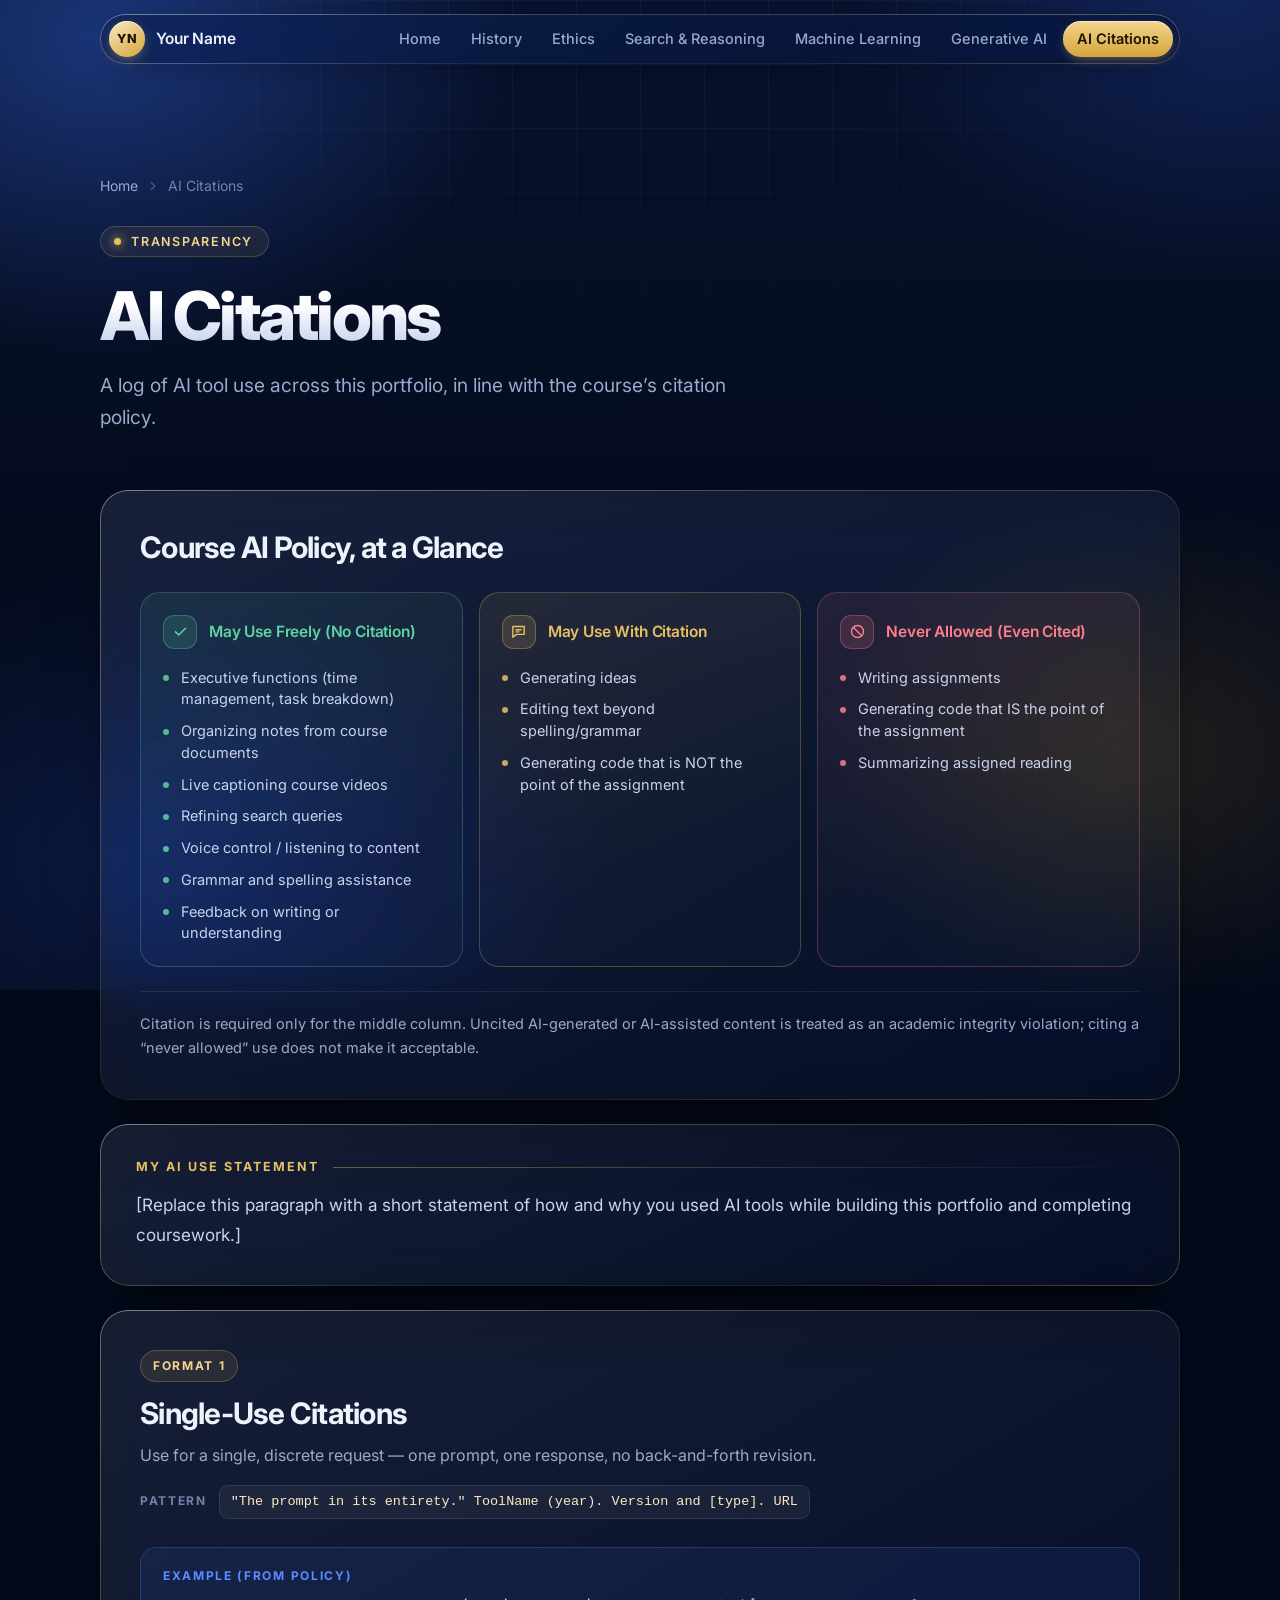
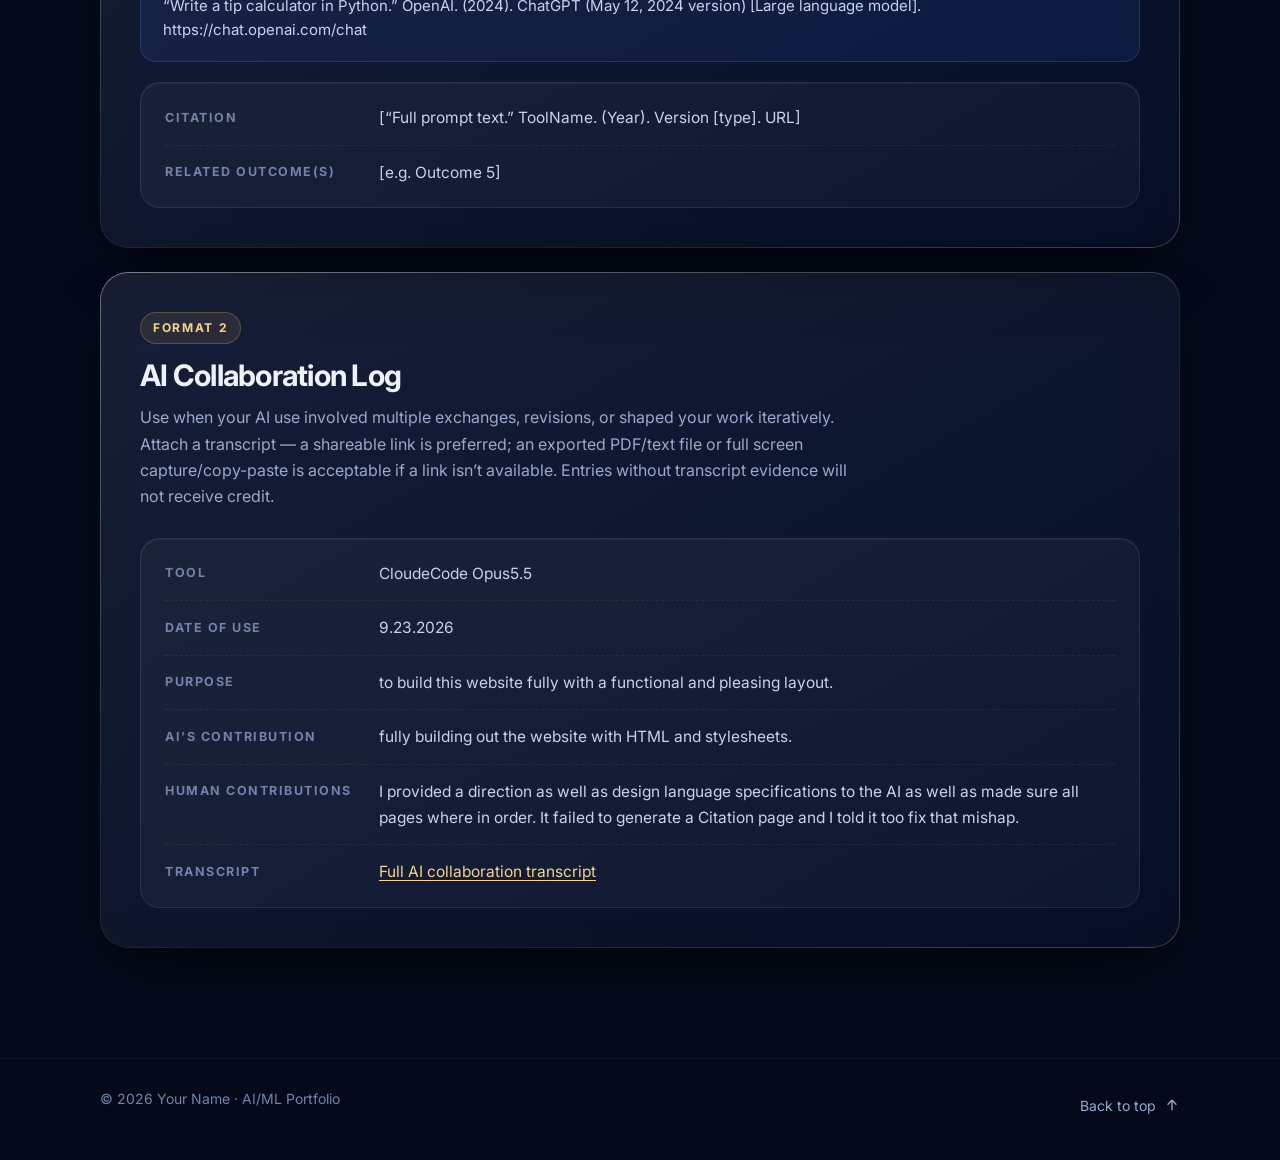
==== citations.html @ cec3bf63 "Add files via upload" ====
<!DOCTYPE html>
<html lang="en">
<head>
  <meta charset="UTF-8">
  <meta name="viewport" content="width=device-width, initial-scale=1">
  <title>AI Citations — Your Name · AI/ML Portfolio</title>
  <meta name="description" content="A log of AI tool use across this portfolio, in line with the course's citation policy.">
  <meta name="theme-color" content="#040a1a">
  <link rel="icon" href="data:image/svg+xml,%3Csvg xmlns='http://www.w3.org/2000/svg' viewBox='0 0 64 64'%3E%3Cdefs%3E%3ClinearGradient id='g' x1='0' y1='0' x2='1' y2='1'%3E%3Cstop offset='0' stop-color='%23fbe9bd'/%3E%3Cstop offset='1' stop-color='%23d4a53c'/%3E%3C/linearGradient%3E%3C/defs%3E%3Crect width='64' height='64' rx='18' fill='%230c1d45'/%3E%3Ccircle cx='32' cy='32' r='13' fill='url(%23g)'/%3E%3C/svg%3E">
  <link rel="preconnect" href="https://fonts.googleapis.com">
  <link rel="preconnect" href="https://fonts.gstatic.com" crossorigin>
  <link rel="stylesheet" href="https://fonts.googleapis.com/css2?family=Inter:wght@400;500;600;700;800&amp;display=swap">
  <link rel="stylesheet" href="styles.css">
</head>
<body id="top">
  <a class="skip-link" href="#main">Skip to content</a>

  <!-- ✏️ Change "YN" to your initials and "Your Name" to your name (same edit on every page) -->
  <header class="site-header">
    <div class="container">
      <nav class="nav glass" aria-label="Main">
        <a class="brand" href="index.html">
          <span class="brand-mark" aria-hidden="true">YN</span>
          <span class="brand-name">Your Name</span>
        </a>
        <button class="menu-btn" type="button" popovertarget="site-menu" aria-label="Menu">
          <svg class="i-menu" viewBox="0 0 24 24" fill="none" stroke="currentColor" stroke-width="2" stroke-linecap="round" aria-hidden="true"><path d="M4 7h16M4 12h16M4 17h16"/></svg>
          <svg class="i-close" viewBox="0 0 24 24" fill="none" stroke="currentColor" stroke-width="2" stroke-linecap="round" aria-hidden="true"><path d="M6 6l12 12M18 6L6 18"/></svg>
        </button>
        <ul class="nav-links" id="site-menu" popover>
          <li><a href="index.html">Home</a></li>
          <li><a href="history.html">History</a></li>
          <li><a href="ethics.html">Ethics</a></li>
          <li><a href="search-reasoning.html">Search &amp; Reasoning</a></li>
          <li><a href="machine-learning.html">Machine Learning</a></li>
          <li><a href="generative-ai.html">Generative AI</a></li>
          <li><a href="citations.html" aria-current="page">AI Citations</a></li>
        </ul>
      </nav>
    </div>
  </header>

  <main id="main">

    <section class="page-hero container">
      <ol class="breadcrumb reveal" aria-label="Breadcrumb">
        <li><a href="index.html">Home</a><svg viewBox="0 0 24 24" fill="none" stroke="currentColor" stroke-width="2" stroke-linecap="round" stroke-linejoin="round" aria-hidden="true"><path d="M9 6l6 6-6 6"/></svg></li>
        <li aria-current="page">AI Citations</li>
      </ol>

      <p class="eyebrow reveal" style="--d: 1"><span class="dot"></span>Transparency</p>

      <h1 class="page-title reveal" style="--d: 2">AI Citations</h1>
      <p class="page-lead reveal" style="--d: 3">A log of AI tool use across this portfolio, in line with the course&rsquo;s citation policy.</p>
    </section>

    <div class="container panel-stack">

      <!-- ===== Course policy ===== -->
      <section class="panel glass reveal" style="--d: 4" aria-labelledby="policy-title">
        <div class="panel-head">
          <h2 class="panel-title" id="policy-title">Course AI Policy, at a Glance</h2>
        </div>

        <div class="policy-grid">
          <div class="tier tier-ok">
            <h3 class="tier-title"><span class="tier-icon"><svg viewBox="0 0 24 24" fill="none" stroke="currentColor" stroke-width="2.2" stroke-linecap="round" stroke-linejoin="round" aria-hidden="true"><path d="M5 12.5l4.5 4.5L19 7.5"/></svg></span>May Use Freely (No Citation)</h3>
            <ul>
              <li>Executive functions (time management, task breakdown)</li>
              <li>Organizing notes from course documents</li>
              <li>Live captioning course videos</li>
              <li>Refining search queries</li>
              <li>Voice control / listening to content</li>
              <li>Grammar and spelling assistance</li>
              <li>Feedback on writing or understanding</li>
            </ul>
          </div>

          <div class="tier tier-cite">
            <h3 class="tier-title"><span class="tier-icon"><svg viewBox="0 0 24 24" fill="none" stroke="currentColor" stroke-width="2" stroke-linecap="round" stroke-linejoin="round" aria-hidden="true"><path d="M4 5h16v11H9l-5 4z"/><path d="M8.5 9.5h7M8.5 12.5h4"/></svg></span>May Use With Citation</h3>
            <ul>
              <li>Generating ideas</li>
              <li>Editing text beyond spelling/grammar</li>
              <li>Generating code that is NOT the point of the assignment</li>
            </ul>
          </div>

          <div class="tier tier-no">
            <h3 class="tier-title"><span class="tier-icon"><svg viewBox="0 0 24 24" fill="none" stroke="currentColor" stroke-width="2" stroke-linecap="round" aria-hidden="true"><circle cx="12" cy="12" r="8.5"/><path d="M6 6l12 12"/></svg></span>Never Allowed (Even Cited)</h3>
            <ul>
              <li>Writing assignments</li>
              <li>Generating code that IS the point of the assignment</li>
              <li>Summarizing assigned reading</li>
            </ul>
          </div>
        </div>

        <p class="policy-note">
          Citation is required only for the middle column. Uncited AI-generated or AI-assisted content is treated as an
          academic integrity violation; citing a &ldquo;never allowed&rdquo; use does not make it acceptable.
        </p>
      </section>

      <!-- ===== Your statement ===== -->
      <section class="about glass reveal reveal-on-scroll" aria-labelledby="statement-title">
        <h2 class="about-label" id="statement-title">My AI Use Statement</h2>
        <!-- ✏️ Replace with your statement — one <p>…</p> per paragraph -->
        <p>[Replace this paragraph with a short statement of how and why you used AI tools while building this portfolio and completing coursework.]</p>
      </section>

      <!-- ===== Format 1: single-use citations ===== -->
      <section class="panel glass reveal reveal-on-scroll" aria-labelledby="single-title">
        <div class="panel-head">
          <span class="format-tag">Format 1</span>
          <h2 class="panel-title" id="single-title">Single-Use Citations</h2>
          <p class="panel-sub">Use for a single, discrete request &mdash; one prompt, one response, no back-and-forth revision.</p>
          <p class="pattern">
            <span class="pattern-label">Pattern</span>
            <code>"The prompt in its entirety." ToolName (year). Version and [type]. URL</code>
          </p>
        </div>

        <figure class="example">
          <figcaption>Example (from policy)</figcaption>
          <p>&ldquo;Write a tip calculator in Python.&rdquo; OpenAI. (2024). ChatGPT (May 12, 2024 version) [Large language model]. https://chat.openai.com/chat</p>
        </figure>

        <!-- ✏️ ADD A CITATION: copy this whole <article>…</article> block and paste it right below -->
        <article class="entry">
          <dl class="entry-fields">
            <div>
              <dt>Citation</dt>
              <dd>[&ldquo;Full prompt text.&rdquo; ToolName. (Year). Version [type]. URL]</dd>
            </div>
            <div>
              <dt>Related Outcome(s)</dt>
              <dd>[e.g. Outcome 5]</dd>
            </div>
          </dl>
        </article>
      </section>

      <!-- ===== Format 2: collaboration log ===== -->
      <section class="panel glass reveal reveal-on-scroll" aria-labelledby="log-title">
        <div class="panel-head">
          <span class="format-tag">Format 2</span>
          <h2 class="panel-title" id="log-title">AI Collaboration Log</h2>
          <p class="panel-sub">
            Use when your AI use involved multiple exchanges, revisions, or shaped your work iteratively. Attach a
            transcript &mdash; a shareable link is preferred; an exported PDF/text file or full screen capture/copy-paste
            is acceptable if a link isn&rsquo;t available. Entries without transcript evidence will not receive credit.
          </p>
        </div>

        <!-- ✏️ ADD A SESSION: copy this whole <article>…</article> block and paste it right below.
             For a transcript link, use <a href="https://…">View transcript</a> -->
        <article class="entry">
          <dl class="entry-fields">
            <div>
              <dt>Tool</dt>
              <dd>CloudeCode Opus5.5</dd>
            </div>
            <div>
              <dt>Date of use</dt>
              <dd>9.23.2026</dd>
            </div>
            <div>
              <dt>Purpose</dt>
              <dd>to build this website fully with a functional and pleasing layout.</dd>
            </div>
            <div>
              <dt>AI&rsquo;s contribution</dt>
              <dd>fully building out the website with HTML and stylesheets.</dd>
            </div>
            <div>
              <dt>Human contributions</dt>
              <dd>I provided a direction as well as design language specifications to the AI as well as made sure all pages where in order. It failed to generate a Citation page and I told it too fix that mishap.</dd>
            </div>
            <div>
              <dt>Transcript</dt>
              <dd><a href="transcript.html">Full AI collaboration transcript</a></dd>
            </div>
          </dl>
        </article>
      </section>

    </div>

  </main>

  <footer class="site-footer">
    <div class="container footer-inner">
      <p>&copy; 2026 Your Name &middot; AI/ML Portfolio</p>
      <a class="to-top" href="#top">Back to top <svg viewBox="0 0 24 24" fill="none" stroke="currentColor" stroke-width="2" stroke-linecap="round" stroke-linejoin="round" aria-hidden="true"><path d="M12 19V5M6 11l6-6 6 6"/></svg></a>
    </div>
  </footer>
</body>
</html>
---- styles.css ----
/* ==========================================================================
   AI/ML Portfolio — styles.css
   Deep navy + gold, frosted-glass UI

   1. Design tokens        7. Outcome pages
   2. Base                 8. Citations + transcript
   3. Background           9. Footer
   4. Shared UI           10. Motion
   5. Nav + hero          11. Responsive
   6. Home: outcome cards
   ========================================================================== */


/* 1. Design tokens
   ------------------------------------------------------------------------ */
:root {
  /* Blues */
  --navy-950: #040a1a;
  --navy-900: #081330;
  --navy-800: #0c1d45;
  --navy-700: #13295f;
  --blue-500: #3a6df0;
  --blue-400: #5b8cff;

  /* Golds */
  --gold-200: #fbe9bd;
  --gold-300: #f3d58c;
  --gold-400: #e8c064;
  --gold-500: #d4a53c;
  --gold-600: #a97f24;
  --gold-ink: #1b1405;          /* dark text on gold surfaces */

  /* Text */
  --text: #eef2fb;
  --text-soft: #c9d3ec;
  --text-muted: #9aa9cc;
  --text-dim: #7383a9;

  /* Glass */
  --glass-fill: linear-gradient(150deg, rgba(255, 255, 255, 0.085), rgba(255, 255, 255, 0.02));
  --glass-shine: rgba(255, 255, 255, 0.14);
  --glass-blur: blur(24px) saturate(165%);

  /* Shape + depth */
  --radius-md: 20px;
  --radius-lg: 28px;
  --radius-pill: 999px;
  --shadow-float: 0 30px 60px -28px rgba(0, 0, 0, 0.7), 0 12px 28px -18px rgba(0, 0, 0, 0.55);
  --glow-gold: 0 18px 48px -18px rgba(232, 192, 100, 0.45);

  /* Motion */
  --ease-out: cubic-bezier(0.22, 0.61, 0.36, 1);
  --ease-spring: cubic-bezier(0.34, 1.56, 0.64, 1);

  /* Layout */
  --max-w: 1160px;
  --gutter: clamp(16px, 4vw, 40px);

  --font: -apple-system, BlinkMacSystemFont, "SF Pro Display", "SF Pro Text", "Inter",
          "Segoe UI", Roboto, "Helvetica Neue", Arial, sans-serif;
}


/* 2. Base
   ------------------------------------------------------------------------ */
*,
*::before,
*::after {
  box-sizing: border-box;
}

html {
  scroll-behavior: smooth;
  scroll-padding-top: 110px;          /* anchored sections clear the sticky nav */
  -webkit-text-size-adjust: 100%;
  color-scheme: dark;
}

body {
  margin: 0;
  min-height: 100vh;
  display: flex;
  flex-direction: column;
  font-family: var(--font);
  font-size: 1.0625rem;
  line-height: 1.65;
  color: var(--text);
  background: var(--navy-950);
  -webkit-font-smoothing: antialiased;
  -moz-osx-font-smoothing: grayscale;
  overflow-x: clip;
}

main {
  flex: 1;
  overflow-x: clip;                   /* glows can bleed past the edge without causing sideways scroll */
}

img {
  display: block;
  max-width: 100%;
  height: auto;
}

a {
  color: inherit;
  text-decoration: none;
}

h1,
h2,
h3 {
  margin: 0;
  font-weight: 700;
  line-height: 1.15;
  letter-spacing: -0.022em;
}

p {
  margin: 0 0 1em;
}

p:last-child {
  margin-bottom: 0;
}

figure {
  margin: 0;
}

svg {
  flex: none;
}

::selection {
  background: rgba(232, 192, 100, 0.35);
  color: #fff;
}

:focus-visible {
  outline: 2px solid var(--gold-400);
  outline-offset: 3px;
}

.container {
  width: 100%;
  max-width: var(--max-w);
  margin-inline: auto;
  padding-inline: var(--gutter);
}

.skip-link {
  position: absolute;
  top: -100px;
  left: 16px;
  z-index: 100;
  padding: 10px 18px;
  border-radius: var(--radius-pill);
  background: var(--gold-400);
  color: var(--gold-ink);
  font-weight: 600;
  transition: top 0.2s var(--ease-out);
}

.skip-link:focus {
  top: 16px;
}


/* 3. Background — soft blue/gold aurora with a faint grid on top
   ------------------------------------------------------------------------ */
body::before {
  content: "";
  position: fixed;
  inset: -10%;
  z-index: -2;
  pointer-events: none;
  background:
    radial-gradient(38% 42% at 15% 12%, rgba(58, 109, 240, 0.38), transparent 70%),
    radial-gradient(34% 38% at 88% 8%, rgba(35, 70, 170, 0.35), transparent 70%),
    radial-gradient(30% 34% at 82% 78%, rgba(212, 165, 60, 0.15), transparent 70%),
    radial-gradient(42% 40% at 18% 88%, rgba(28, 60, 150, 0.32), transparent 70%),
    linear-gradient(180deg, var(--navy-900) 0%, var(--navy-950) 70%);
  animation: aurora 30s ease-in-out infinite alternate;
}

body::after {
  content: "";
  position: fixed;
  inset: 0;
  z-index: -1;
  pointer-events: none;
  background-image:
    linear-gradient(rgba(255, 255, 255, 0.035) 1px, transparent 1px),
    linear-gradient(90deg, rgba(255, 255, 255, 0.035) 1px, transparent 1px);
  background-size: 64px 64px;
  -webkit-mask-image: radial-gradient(ellipse 75% 55% at 50% 0%, #000 20%, transparent 75%);
  mask-image: radial-gradient(ellipse 75% 55% at 50% 0%, #000 20%, transparent 75%);
}


/* 4. Shared UI
   ------------------------------------------------------------------------ */

/* Frosted glass panel */
.glass {
  position: relative;
  background: var(--glass-fill);
  -webkit-backdrop-filter: var(--glass-blur);
  backdrop-filter: var(--glass-blur);
  border-radius: var(--radius-lg);
  box-shadow: inset 0 1px 0 var(--glass-shine), var(--shadow-float);
}

/* Light-catching rim: bright at the top-left, warming to gold at the bottom-right */
.glass::before {
  content: "";
  position: absolute;
  inset: 0;
  border-radius: inherit;
  padding: 1px;
  background: linear-gradient(140deg,
    rgba(255, 255, 255, 0.34),
    rgba(255, 255, 255, 0.07) 38%,
    rgba(255, 255, 255, 0.05) 62%,
    rgba(232, 192, 100, 0.32));
  -webkit-mask: linear-gradient(#000 0 0) content-box, linear-gradient(#000 0 0);
  -webkit-mask-composite: xor;
  mask: linear-gradient(#000 0 0) content-box, linear-gradient(#000 0 0);
  mask-composite: exclude;
  pointer-events: none;
}

/* Small uppercase label in a gold pill */
.eyebrow {
  display: inline-flex;
  align-items: center;
  gap: 10px;
  margin: 0;
  padding: 7px 15px 7px 13px;
  border-radius: var(--radius-pill);
  border: 1px solid rgba(232, 192, 100, 0.22);
  background: rgba(232, 192, 100, 0.08);
  color: var(--gold-300);
  font-size: 12.5px;
  font-weight: 600;
  line-height: 1.2;
  letter-spacing: 0.14em;
  text-transform: uppercase;
}

.eyebrow .dim {
  color: var(--text-dim);
}

.dot {
  width: 7px;
  height: 7px;
  border-radius: 50%;
  background: var(--gold-400);
  box-shadow: 0 0 10px var(--gold-400);
}

.text-gold {
  background: linear-gradient(100deg, var(--gold-200), var(--gold-400) 45%, var(--gold-500));
  -webkit-background-clip: text;
  background-clip: text;
  color: transparent;
}

/* Buttons */
.btn {
  display: inline-flex;
  align-items: center;
  gap: 10px;
  padding: 14px 24px;
  border-radius: var(--radius-pill);
  font-size: 15.5px;
  font-weight: 600;
  line-height: 1.2;
  transition: transform 0.35s var(--ease-spring), box-shadow 0.35s var(--ease-out),
              background-color 0.25s;
}

.btn svg {
  width: 18px;
  height: 18px;
  transition: transform 0.35s var(--ease-spring);
}

.btn-gold {
  color: var(--gold-ink);
  background: linear-gradient(180deg, var(--gold-300), var(--gold-500));
  box-shadow: var(--glow-gold), inset 0 1px 0 rgba(255, 255, 255, 0.6), inset 0 -2px 0 rgba(0, 0, 0, 0.12);
}

.btn-gold:hover {
  transform: translateY(-2px);
  box-shadow: 0 24px 50px -16px rgba(232, 192, 100, 0.6), inset 0 1px 0 rgba(255, 255, 255, 0.6),
              inset 0 -2px 0 rgba(0, 0, 0, 0.12);
}

.btn-gold:hover svg {
  transform: translateY(3px);
}

.btn-glass {
  color: var(--text);
  background: rgba(255, 255, 255, 0.06);
  border: 1px solid rgba(255, 255, 255, 0.14);
  -webkit-backdrop-filter: blur(16px);
  backdrop-filter: blur(16px);
  box-shadow: inset 0 1px 0 rgba(255, 255, 255, 0.1);
}

.btn-glass:hover {
  transform: translateY(-2px);
  background: rgba(255, 255, 255, 0.1);
}

.btn-glass:hover svg {
  transform: translateX(3px);
}

/* "Evidence coming soon" status pill */
.status {
  display: inline-flex;
  align-items: center;
  gap: 9px;
  padding: 6px 13px 6px 11px;
  border-radius: var(--radius-pill);
  border: 1px solid rgba(232, 192, 100, 0.22);
  background: rgba(232, 192, 100, 0.09);
  color: var(--gold-300);
  font-size: 13px;
  font-weight: 600;
  line-height: 1.2;
  white-space: nowrap;
}

.status-dot {
  position: relative;
  width: 7px;
  height: 7px;
  border-radius: 50%;
  background: var(--gold-400);
}

.status-dot::after {
  content: "";
  position: absolute;
  inset: 0;
  border-radius: 50%;
  background: var(--gold-400);
  animation: ping 2.4s var(--ease-out) infinite;
}

/* Round icon button used on cards and the pager */
.icon-circle {
  display: grid;
  place-items: center;
  width: 42px;
  height: 42px;
  border-radius: 50%;
  border: 1px solid rgba(255, 255, 255, 0.12);
  background: rgba(255, 255, 255, 0.06);
  color: var(--text);
  transition: background 0.35s, color 0.35s, border-color 0.35s, transform 0.45s var(--ease-spring);
}

.icon-circle svg {
  width: 18px;
  height: 18px;
}


/* 5. Nav + hero
   ------------------------------------------------------------------------ */
.site-header {
  position: sticky;
  top: 0;
  z-index: 50;
  padding-top: 14px;
}

.nav {
  display: flex;
  align-items: center;
  justify-content: space-between;
  gap: 16px;
  padding: 7px 7px 7px 9px;
  border-radius: var(--radius-pill);
  background: linear-gradient(150deg, rgba(16, 34, 78, 0.72), rgba(8, 19, 48, 0.62));
}

.brand {
  display: flex;
  align-items: center;
  gap: 11px;
  padding-right: 6px;
  font-size: 15.5px;
  font-weight: 600;
  letter-spacing: -0.01em;
  white-space: nowrap;
}

.brand-mark {
  display: grid;
  place-items: center;
  width: 36px;
  height: 36px;
  border-radius: 50%;
  background: linear-gradient(145deg, var(--gold-200), var(--gold-500));
  color: var(--gold-ink);
  font-size: 12.5px;
  font-weight: 800;
  letter-spacing: 0.02em;
  box-shadow: 0 4px 14px -4px rgba(232, 192, 100, 0.6), inset 0 1px 0 rgba(255, 255, 255, 0.6);
  transition: transform 0.45s var(--ease-spring);
}

.brand:hover .brand-mark {
  transform: rotate(-8deg) scale(1.06);
}

/* The link list doubles as the mobile menu (it has the HTML `popover` attribute),
   so first undo the browser's default popover styling for wide screens. */
.nav-links {
  position: static;
  inset: auto;
  width: auto;
  height: auto;
  overflow: visible;
  border: 0;
  background: none;
  color: inherit;
  display: flex;
  align-items: center;
  gap: 2px;
  margin: 0;
  padding: 0;
  list-style: none;
}

.menu-btn {
  display: none;
  place-items: center;
  width: 42px;
  height: 42px;
  padding: 0;
  border-radius: 50%;
  border: 1px solid rgba(255, 255, 255, 0.12);
  background: rgba(255, 255, 255, 0.06);
  color: var(--text);
  cursor: pointer;
  transition: background-color 0.2s;
}

.menu-btn:hover {
  background: rgba(255, 255, 255, 0.12);
}

.menu-btn svg {
  width: 20px;
  height: 20px;
}

.menu-btn .i-close,
.nav:has(.nav-links:popover-open) .menu-btn .i-menu {
  display: none;
}

.nav:has(.nav-links:popover-open) .menu-btn .i-close {
  display: block;
}

.nav-links a {
  display: block;
  padding: 9px 14px;
  border-radius: var(--radius-pill);
  color: var(--text-muted);
  font-size: 14.5px;
  font-weight: 500;
  line-height: 1.2;
  white-space: nowrap;
  transition: color 0.2s, background-color 0.2s;
}

.nav-links a:hover {
  color: var(--text);
  background: rgba(255, 255, 255, 0.07);
}

.nav-links a[aria-current="page"] {
  color: var(--gold-ink);
  font-weight: 600;
  background: linear-gradient(180deg, var(--gold-300), var(--gold-500));
  box-shadow: 0 4px 12px -4px rgba(232, 192, 100, 0.55), inset 0 1px 0 rgba(255, 255, 255, 0.55);
}

/* Home hero */
.hero {
  display: grid;
  grid-template-columns: minmax(0, 1.25fr) minmax(0, 0.75fr);
  align-items: center;
  gap: clamp(36px, 6vw, 88px);
  padding-block: clamp(56px, 9vw, 112px) clamp(48px, 7vw, 88px);
}

.hero-title {
  margin: 24px 0 10px;
  padding-bottom: 0.08em;               /* room for descenders under gradient text */
  font-size: clamp(2.75rem, 6.2vw, 4.6rem);
  font-weight: 800;
  line-height: 1.04;
  letter-spacing: -0.04em;
  background: linear-gradient(180deg, #ffffff 30%, #b9c7ea);
  -webkit-background-clip: text;
  background-clip: text;
  color: transparent;
}

.hero-sub {
  margin-bottom: 32px;
  color: var(--text-muted);
  font-size: clamp(1.05rem, 1.6vw, 1.2rem);
}

.about {
  padding: clamp(24px, 3.2vw, 36px);
}

.about-label {
  display: flex;
  align-items: center;
  gap: 14px;
  margin-bottom: 16px;
  color: var(--gold-400);
  font-size: 12.5px;
  font-weight: 700;
  letter-spacing: 0.16em;
  text-transform: uppercase;
}

.about-label::after {
  content: "";
  flex: 1;
  height: 1px;
  background: linear-gradient(90deg, rgba(232, 192, 100, 0.4), transparent);
}

.about p {
  color: var(--text-soft);
  font-size: 1.07rem;
  line-height: 1.75;
}

.hero-actions {
  display: flex;
  flex-wrap: wrap;
  gap: 12px;
  margin-top: 32px;
}

/* Avatar with gold ring, halo, and an orbiting dot */
.hero-media {
  display: flex;
  justify-content: center;
}

.avatar {
  position: relative;
  isolation: isolate;
  width: min(100%, 380px);
  aspect-ratio: 1;
  padding: 5px;
  border-radius: 50%;
  background: conic-gradient(from 200deg,
    var(--gold-200), var(--gold-500) 25%, rgba(91, 140, 255, 0.6) 50%, var(--gold-600) 75%, var(--gold-200));
  box-shadow: var(--shadow-float);
}

.avatar::before {                      /* soft halo */
  content: "";
  position: absolute;
  inset: -16%;
  z-index: -1;
  border-radius: 50%;
  background: radial-gradient(closest-side, rgba(58, 109, 240, 0.5), rgba(232, 192, 100, 0.12) 65%, transparent);
  filter: blur(26px);
}

.avatar::after {                       /* orbit ring */
  content: "";
  position: absolute;
  inset: -18px;
  border-radius: 50%;
  border: 1px solid rgba(255, 255, 255, 0.08);
  background: radial-gradient(circle at 50% 3.5px, var(--gold-300) 0 3.5px, transparent 4.5px);
  animation: orbit 16s linear infinite;
  pointer-events: none;
}

.avatar img {
  width: 100%;
  height: 100%;
  object-fit: cover;
  border-radius: 50%;
  border: 5px solid var(--navy-900);
  background: var(--navy-800);
}


/* 6. Home: outcome cards (bento grid — 2 wide on top, 3 below)
   ------------------------------------------------------------------------ */
.section {
  padding-block: clamp(40px, 7vw, 96px) clamp(64px, 9vw, 120px);
}

.section-head {
  max-width: 640px;
  margin: 0 auto clamp(36px, 5vw, 56px);
  text-align: center;
}

.section-title {
  margin: 20px 0 14px;
  font-size: clamp(2rem, 4vw, 3rem);
  letter-spacing: -0.035em;
}

.section-sub {
  color: var(--text-muted);
  font-size: 1.1rem;
}

.card-grid {
  display: grid;
  grid-template-columns: repeat(6, minmax(0, 1fr));
  gap: 20px;
}

.card {
  grid-column: span 2;
  display: flex;
  flex-direction: column;
  min-height: 290px;
  padding: 28px;
  overflow: hidden;
  transition: transform 0.5s var(--ease-out), box-shadow 0.5s var(--ease-out);
}

.card:nth-child(-n + 2) {
  grid-column: span 3;
}

.card > * {
  position: relative;
  z-index: 1;
}

.card::after {                         /* hover glow */
  content: "";
  position: absolute;
  inset: 0;
  border-radius: inherit;
  background:
    radial-gradient(90% 70% at 100% 0%, rgba(232, 192, 100, 0.16), transparent 60%),
    radial-gradient(80% 60% at 0% 100%, rgba(58, 109, 240, 0.2), transparent 60%);
  opacity: 0;
  transition: opacity 0.5s var(--ease-out);
  pointer-events: none;
}

.card:hover,
.card:focus-visible {
  transform: translateY(-6px);
  box-shadow: inset 0 1px 0 var(--glass-shine), 0 40px 70px -30px rgba(0, 0, 0, 0.8), var(--glow-gold);
}

.card:hover::after,
.card:focus-visible::after {
  opacity: 1;
}

.card-bignum {                         /* outlined numeral in the corner */
  position: absolute;
  top: -34px;
  right: 18px;
  z-index: 0;
  font-size: 150px;
  font-weight: 800;
  line-height: 1;
  letter-spacing: -0.06em;
  color: transparent;
  -webkit-text-stroke: 1px rgba(255, 255, 255, 0.08);
  pointer-events: none;
  user-select: none;
  transition: -webkit-text-stroke-color 0.5s, transform 0.6s var(--ease-out);
}

.card:hover .card-bignum {
  -webkit-text-stroke-color: rgba(232, 192, 100, 0.3);
  transform: translateY(8px);
}

.card-kicker {
  color: var(--gold-400);
  font-size: 12.5px;
  font-weight: 700;
  letter-spacing: 0.16em;
  text-transform: uppercase;
}

.card-title {
  margin: 10px 0 12px;
  font-size: clamp(1.4rem, 2vw, 1.7rem);
  letter-spacing: -0.025em;
}

.card-text {
  max-width: 46ch;
  margin-bottom: 28px;
  color: var(--text-muted);
  font-size: 15.5px;
  line-height: 1.6;
}

.card-foot {
  display: flex;
  align-items: center;
  justify-content: space-between;
  gap: 12px;
  margin-top: auto;
}

.card:hover .icon-circle {
  border-color: transparent;
  background: linear-gradient(145deg, var(--gold-200), var(--gold-500));
  color: var(--gold-ink);
  transform: translateX(4px);
}


/* 7. Outcome pages
   ------------------------------------------------------------------------ */
.page-hero {
  padding-block: clamp(48px, 9vw, 110px) clamp(32px, 5vw, 56px);
}

.breadcrumb {
  display: flex;
  flex-wrap: wrap;
  align-items: center;
  gap: 8px;
  margin: 0 0 28px;
  padding: 0;
  list-style: none;
  color: var(--text-dim);
  font-size: 14px;
}

.breadcrumb li {
  display: flex;
  align-items: center;
  gap: 8px;
}

.breadcrumb a {
  color: var(--text-muted);
  transition: color 0.2s;
}

.breadcrumb a:hover {
  color: var(--gold-300);
}

.breadcrumb svg {
  width: 14px;
  height: 14px;
  opacity: 0.6;
}

.outcome-title {
  max-width: 26ch;
  margin-top: 24px;
  padding-bottom: 0.08em;
  font-size: clamp(2rem, 4.2vw, 3.25rem);
  line-height: 1.12;
  letter-spacing: -0.032em;
  text-wrap: balance;
  background: linear-gradient(180deg, #ffffff 20%, #b3c3ea);
  -webkit-background-clip: text;
  background-clip: text;
  color: transparent;
}

.evidence {
  padding: clamp(10px, 1.4vw, 14px);
}

.evidence-inner {
  display: flex;
  flex-direction: column;
  align-items: center;
  justify-content: center;
  gap: 20px;
  min-height: clamp(260px, 32vw, 360px);
  padding: 48px 24px;
  border: 1.5px dashed rgba(232, 192, 100, 0.22);
  border-radius: calc(var(--radius-lg) - 10px);
  background: radial-gradient(60% 80% at 50% 0%, rgba(232, 192, 100, 0.07), transparent 70%);
  text-align: center;
}

.evidence-icon {
  display: grid;
  place-items: center;
  width: 64px;
  height: 64px;
  border-radius: 20px;
  border: 1px solid rgba(232, 192, 100, 0.3);
  background: linear-gradient(145deg, rgba(232, 192, 100, 0.2), rgba(232, 192, 100, 0.05));
  color: var(--gold-300);
  box-shadow: var(--glow-gold), inset 0 1px 0 rgba(255, 255, 255, 0.2);
}

.evidence-icon svg {
  width: 28px;
  height: 28px;
  animation: tip 4s var(--ease-out) infinite;
}

.evidence-title {
  font-size: clamp(1.35rem, 2.4vw, 1.75rem);
  letter-spacing: -0.02em;
}

/* Previous / next */
.pager {
  display: grid;
  grid-template-columns: repeat(2, minmax(0, 1fr));
  gap: 20px;
  padding-block: clamp(28px, 4vw, 48px) clamp(64px, 9vw, 110px);
}

.pager-link {
  display: flex;
  align-items: center;
  gap: 16px;
  padding: 20px 22px;
  border-radius: var(--radius-md);
  transition: transform 0.45s var(--ease-out), box-shadow 0.45s var(--ease-out);
}

.pager-link.next {
  justify-content: flex-end;
  text-align: right;
}

.pager-link:hover {
  transform: translateY(-3px);
  box-shadow: inset 0 1px 0 var(--glass-shine), 0 34px 60px -28px rgba(0, 0, 0, 0.8), var(--glow-gold);
}

.pager-meta {
  display: flex;
  flex-direction: column;
  gap: 2px;
  min-width: 0;
}

.pager-dir {
  color: var(--text-dim);
  font-size: 12.5px;
  font-weight: 600;
  letter-spacing: 0.12em;
  text-transform: uppercase;
}

.pager-name {
  font-size: 1.1rem;
  font-weight: 600;
  transition: color 0.25s;
}

.pager-link:hover .pager-name {
  color: var(--gold-300);
}

.pager-link:hover .icon-circle {
  border-color: transparent;
  background: linear-gradient(145deg, var(--gold-200), var(--gold-500));
  color: var(--gold-ink);
}

.pager-link.prev:hover .icon-circle {
  transform: translateX(-4px);
}

.pager-link.next:hover .icon-circle {
  transform: translateX(4px);
}


/* 8. Citations + transcript pages
   ------------------------------------------------------------------------ */
.page-title {
  margin-top: 24px;
  padding-bottom: 0.08em;
  font-size: clamp(2.6rem, 6vw, 4.2rem);
  font-weight: 800;
  line-height: 1.04;
  letter-spacing: -0.04em;
  background: linear-gradient(180deg, #ffffff 30%, #b9c7ea);
  -webkit-background-clip: text;
  background-clip: text;
  color: transparent;
}

.page-lead {
  max-width: 56ch;
  margin-top: 14px;
  color: var(--text-muted);
  font-size: clamp(1.05rem, 1.6vw, 1.2rem);
}

.panel-stack {
  display: grid;
  gap: 24px;
  padding-bottom: clamp(64px, 9vw, 110px);
}

.panel {
  padding: clamp(24px, 3.4vw, 40px);
}

.panel-head {
  margin-bottom: 28px;
}

.panel-title {
  font-size: clamp(1.45rem, 2.4vw, 1.85rem);
  letter-spacing: -0.025em;
}

.panel-sub {
  max-width: 72ch;
  margin-top: 12px;
  color: var(--text-muted);
  font-size: 1rem;
}

.format-tag {
  display: inline-block;
  margin-bottom: 14px;
  padding: 5px 12px;
  border-radius: var(--radius-pill);
  border: 1px solid rgba(232, 192, 100, 0.25);
  background: rgba(232, 192, 100, 0.1);
  color: var(--gold-300);
  font-size: 12px;
  font-weight: 700;
  letter-spacing: 0.14em;
  text-transform: uppercase;
}

.pattern {
  display: flex;
  flex-wrap: wrap;
  align-items: baseline;
  gap: 8px 12px;
  margin-top: 16px;
}

.pattern-label {
  color: var(--text-dim);
  font-size: 12px;
  font-weight: 700;
  letter-spacing: 0.14em;
  text-transform: uppercase;
}

.pattern code {
  padding: 5px 11px;
  border-radius: 9px;
  border: 1px solid rgba(255, 255, 255, 0.09);
  background: rgba(255, 255, 255, 0.05);
  color: var(--gold-200);
  font-family: ui-monospace, "SF Mono", Menlo, Consolas, monospace;
  font-size: 13.5px;
  overflow-wrap: anywhere;
}

/* Policy tiers — each sets its colour as an RGB triplet in --tier */
.policy-grid {
  display: grid;
  grid-template-columns: repeat(3, minmax(0, 1fr));
  gap: 16px;
}

.tier-ok   { --tier: 95, 211, 160; }
.tier-cite { --tier: 232, 192, 100; }
.tier-no   { --tier: 255, 128, 140; }

.tier {
  padding: 22px;
  border-radius: var(--radius-md);
  border: 1px solid rgba(var(--tier), 0.26);
  background: linear-gradient(160deg, rgba(var(--tier), 0.09), rgba(255, 255, 255, 0.015) 70%);
}

.tier-title {
  display: flex;
  align-items: center;
  gap: 12px;
  margin-bottom: 18px;
  color: rgb(var(--tier));
  font-size: 15.5px;
  font-weight: 600;
  letter-spacing: -0.01em;
}

.tier-icon {
  display: grid;
  place-items: center;
  flex: none;
  width: 34px;
  height: 34px;
  border-radius: 11px;
  border: 1px solid rgba(var(--tier), 0.3);
  background: rgba(var(--tier), 0.14);
}

.tier-icon svg {
  width: 17px;
  height: 17px;
}

.tier ul {
  display: grid;
  gap: 10px;
  margin: 0;
  padding: 0;
  list-style: none;
}

.tier li {
  position: relative;
  padding-left: 18px;
  color: var(--text-soft);
  font-size: 14.5px;
  line-height: 1.5;
}

.tier li::before {
  content: "";
  position: absolute;
  top: 0.58em;
  left: 0;
  width: 6px;
  height: 6px;
  border-radius: 50%;
  background: rgba(var(--tier), 0.85);
}

.policy-note {
  margin-top: 24px;
  padding-top: 20px;
  border-top: 1px solid rgba(255, 255, 255, 0.08);
  color: var(--text-muted);
  font-size: 14.5px;
}

/* Example citation */
.example {
  margin: 0 0 20px;
  padding: 18px 22px;
  border-radius: 16px;
  border: 1px solid rgba(91, 140, 255, 0.22);
  background: rgba(58, 109, 240, 0.1);
}

.example figcaption {
  margin-bottom: 8px;
  color: var(--blue-400);
  font-size: 12px;
  font-weight: 700;
  letter-spacing: 0.14em;
  text-transform: uppercase;
}

.example p {
  color: var(--text-soft);
  font-size: 15px;
  overflow-wrap: anywhere;
}

/* Citation / log entries */
.entry {
  padding: 22px 24px;
  border-radius: var(--radius-md);
  border: 1px solid rgba(255, 255, 255, 0.09);
  background: rgba(255, 255, 255, 0.035);
  box-shadow: inset 0 1px 0 rgba(255, 255, 255, 0.06);
}

.entry + .entry {
  margin-top: 16px;
}

.entry-fields {
  display: grid;
  gap: 14px;
  margin: 0;
}

.entry-fields > div {
  display: grid;
  grid-template-columns: 190px minmax(0, 1fr);
  gap: 4px 24px;
}

.entry-fields > div + div {
  padding-top: 14px;
  border-top: 1px dashed rgba(255, 255, 255, 0.07);
}

.entry-fields dt {
  padding-top: 0.2em;
  color: var(--text-dim);
  font-size: 12.5px;
  font-weight: 700;
  letter-spacing: 0.12em;
  text-transform: uppercase;
}

.entry-fields dd {
  margin: 0;
  color: var(--text-soft);
  font-size: 15.5px;
  overflow-wrap: anywhere;
}

.entry-fields a {
  color: var(--gold-300);
  text-decoration: underline;
  text-underline-offset: 3px;
}

/* Transcript: one glass panel per prompt, with student (gold) and Claude (blue) messages */
.turn {
  display: grid;
  gap: 16px;
  padding: clamp(22px, 3vw, 36px);
}

.turn-head {
  display: flex;
  flex-wrap: wrap;
  align-items: center;
  gap: 8px 14px;
  font-size: clamp(1.2rem, 2vw, 1.45rem);
  letter-spacing: -0.02em;
}

.turn-head .format-tag {
  margin-bottom: 0;
}

.turn-status {
  padding: 4px 11px;
  border-radius: var(--radius-pill);
  border: 1px solid rgba(255, 255, 255, 0.14);
  color: var(--text-dim);
  font-size: 12px;
  font-weight: 600;
  letter-spacing: 0.1em;
  text-transform: uppercase;
}

.msg {
  padding: 18px 22px;
  border-radius: 18px;
  border: 1px solid;
}

.msg-user {
  border-color: rgba(232, 192, 100, 0.22);
  background: rgba(232, 192, 100, 0.07);
}

.msg-ai {
  border-color: rgba(91, 140, 255, 0.2);
  background: rgba(58, 109, 240, 0.08);
}

.msg-who {
  display: flex;
  align-items: center;
  gap: 9px;
  margin-bottom: 10px;
  font-size: 12px;
  font-weight: 700;
  letter-spacing: 0.14em;
  text-transform: uppercase;
}

.msg-who::before {
  content: "";
  width: 7px;
  height: 7px;
  border-radius: 50%;
  background: currentColor;
}

.msg-user .msg-who {
  color: var(--gold-300);
}

.msg-ai .msg-who {
  color: var(--blue-400);
}

.msg-body {
  color: var(--text-soft);
  font-size: 15.5px;
  line-height: 1.7;
  overflow-wrap: anywhere;
}

.msg-body ul,
.msg-body ol {
  margin: 0 0 1em;
  padding-left: 1.3em;
}

.msg-body li + li {
  margin-top: 6px;
}

.msg-body li > ul {
  margin: 6px 0 8px;
}

.msg-body strong {
  color: var(--text);
}

.msg-body code {
  padding: 1px 6px;
  border-radius: 6px;
  background: rgba(255, 255, 255, 0.07);
  color: var(--gold-200);
  font-family: ui-monospace, "SF Mono", Menlo, Consolas, monospace;
  font-size: 0.88em;
}

/* Claude's short progress messages, before its full reply */
.msg-update {
  margin-bottom: 10px;
  padding-left: 14px;
  border-left: 2px solid rgba(91, 140, 255, 0.35);
  color: var(--text-muted);
  font-size: 14.5px;
}

.msg-final {
  margin-top: 18px;
  padding-top: 18px;
  border-top: 1px solid rgba(255, 255, 255, 0.08);
}

.file-ref {
  color: var(--gold-300);
}

.msg-paste-label {
  margin-bottom: 6px;
  color: var(--text-dim);
  font-size: 12px;
  font-weight: 700;
  letter-spacing: 0.14em;
  text-transform: uppercase;
}

.msg-paste {
  padding: 14px 18px;
  border-radius: 12px;
  border: 1px dashed rgba(255, 255, 255, 0.16);
  background: rgba(255, 255, 255, 0.04);
  white-space: pre-line;
}

/* Collapsible list of the AI's behind-the-scenes steps */
.actions {
  border-radius: 16px;
  border: 1px solid rgba(255, 255, 255, 0.09);
  background: rgba(255, 255, 255, 0.03);
}

.actions summary {
  display: flex;
  align-items: center;
  justify-content: space-between;
  padding: 14px 18px;
  color: var(--text-muted);
  font-size: 13px;
  font-weight: 700;
  letter-spacing: 0.12em;
  text-transform: uppercase;
  list-style: none;
  cursor: pointer;
}

.actions summary::-webkit-details-marker {
  display: none;
}

.actions summary::after {
  content: "+";
  color: var(--gold-300);
  font-size: 18px;
  font-weight: 400;
  line-height: 1;
}

.actions[open] summary::after {
  content: "\2212";
}

.actions ul {
  display: grid;
  gap: 8px;
  margin: 0;
  padding: 0 18px 18px 38px;
  color: var(--text-muted);
  font-size: 14.5px;
}

.actions code {
  color: var(--text-soft);
  font-family: ui-monospace, "SF Mono", Menlo, Consolas, monospace;
  font-size: 0.9em;
}


/* 9. Footer
   ------------------------------------------------------------------------ */
.site-footer {
  border-top: 1px solid rgba(255, 255, 255, 0.06);
  background: linear-gradient(180deg, transparent, rgba(4, 10, 26, 0.6));
}

.footer-inner {
  display: flex;
  flex-wrap: wrap;
  align-items: center;
  justify-content: space-between;
  gap: 12px 24px;
  padding-block: 28px 36px;
  color: var(--text-dim);
  font-size: 14px;
}

.to-top {
  display: inline-flex;
  align-items: center;
  gap: 8px;
  color: var(--text-muted);
  transition: color 0.2s;
}

.to-top svg {
  width: 16px;
  height: 16px;
}

.to-top:hover {
  color: var(--gold-300);
}


/* 10. Motion
   ------------------------------------------------------------------------ */
@keyframes aurora {
  0%   { transform: translate3d(0, 0, 0) scale(1); }
  50%  { transform: translate3d(-2%, 1.5%, 0) scale(1.05); }
  100% { transform: translate3d(2%, -1%, 0) scale(1.02); }
}

@keyframes rise {
  from { opacity: 0; translate: 0 22px; }
  to   { opacity: 1; translate: 0 0; }
}

@keyframes ping {
  0%       { transform: scale(1); opacity: 0.7; }
  80%, 100% { transform: scale(3); opacity: 0; }
}

@keyframes menu-in {
  from { opacity: 0; translate: 0 -8px; scale: 0.98; }
}

@keyframes orbit {
  to { transform: rotate(360deg); }
}

@keyframes tip {
  0%, 70%  { transform: rotate(0); }
  85%, 100% { transform: rotate(180deg); }
}

/* Staggered entrance: set --d on an element to delay it (each step = 90ms) */
.reveal {
  animation: rise 0.9s var(--ease-out) both;
  animation-delay: calc(var(--d, 0) * 90ms);
}

/* Where supported (Chrome/Edge), cards fade up as they scroll into view */
@supports (animation-timeline: view()) {
  .reveal-on-scroll {
    animation: rise linear both;
    animation-timeline: view();
    animation-range: entry 0% cover 28%;
  }
}

@media (prefers-reduced-motion: reduce) {
  html {
    scroll-behavior: auto;
  }

  *,
  *::before,
  *::after {
    animation: none !important;
    transition-duration: 0.01ms !important;
  }
}


/* 11. Responsive
   ------------------------------------------------------------------------ */
@media (max-width: 1080px) {
  /* Nav: links collapse into a dropdown opened by the menu button */
  .menu-btn {
    display: grid;
  }

  .nav-links:not(:popover-open) {
    display: none;
  }

  .nav-links:popover-open {
    position: fixed;
    inset: 80px var(--gutter) auto;
    flex-direction: column;
    align-items: stretch;
    gap: 4px;
    padding: 10px;
    border: 1px solid rgba(255, 255, 255, 0.12);
    border-radius: 24px;
    background: linear-gradient(160deg, rgba(16, 34, 78, 0.9), rgba(8, 19, 48, 0.88));
    -webkit-backdrop-filter: var(--glass-blur);
    backdrop-filter: var(--glass-blur);
    box-shadow: inset 0 1px 0 var(--glass-shine), var(--shadow-float);
    animation: menu-in 0.35s var(--ease-out);
  }

  .nav-links::backdrop {
    background: rgba(4, 10, 26, 0.45);
  }

  .nav-links:popover-open a {
    padding: 14px 18px;
    border-radius: 16px;
    font-size: 16px;
  }
}

@media (max-width: 980px) {
  .card-grid {
    grid-template-columns: repeat(2, minmax(0, 1fr));
  }

  .card,
  .card:nth-child(-n + 2) {
    grid-column: span 1;
  }

  .card:last-child {
    grid-column: 1 / -1;
  }
}

@media (max-width: 920px) {
  .policy-grid {
    grid-template-columns: 1fr;
  }

  /* Hero stacks: photo on top */
  .hero {
    grid-template-columns: 1fr;
    gap: 40px;
  }

  .hero-media {
    order: -1;
    justify-content: flex-start;
    padding: 18px;
  }

  .avatar {
    width: clamp(150px, 38vw, 220px);
  }
}

@media (max-width: 640px) {
  body {
    font-size: 1rem;
  }

  .card-grid {
    grid-template-columns: 1fr;
    gap: 16px;
  }

  .card {
    min-height: 0;
    padding: 24px;
  }

  .card-bignum {
    font-size: 120px;
  }

  .hero-actions .btn {
    flex: 1 1 auto;
    justify-content: center;
  }

  .pager {
    grid-template-columns: 1fr;
    gap: 14px;
  }

  .entry {
    padding: 20px;
  }

  .entry-fields > div {
    grid-template-columns: 1fr;
  }

  .footer-inner {
    flex-direction: column;
    text-align: center;
  }
}
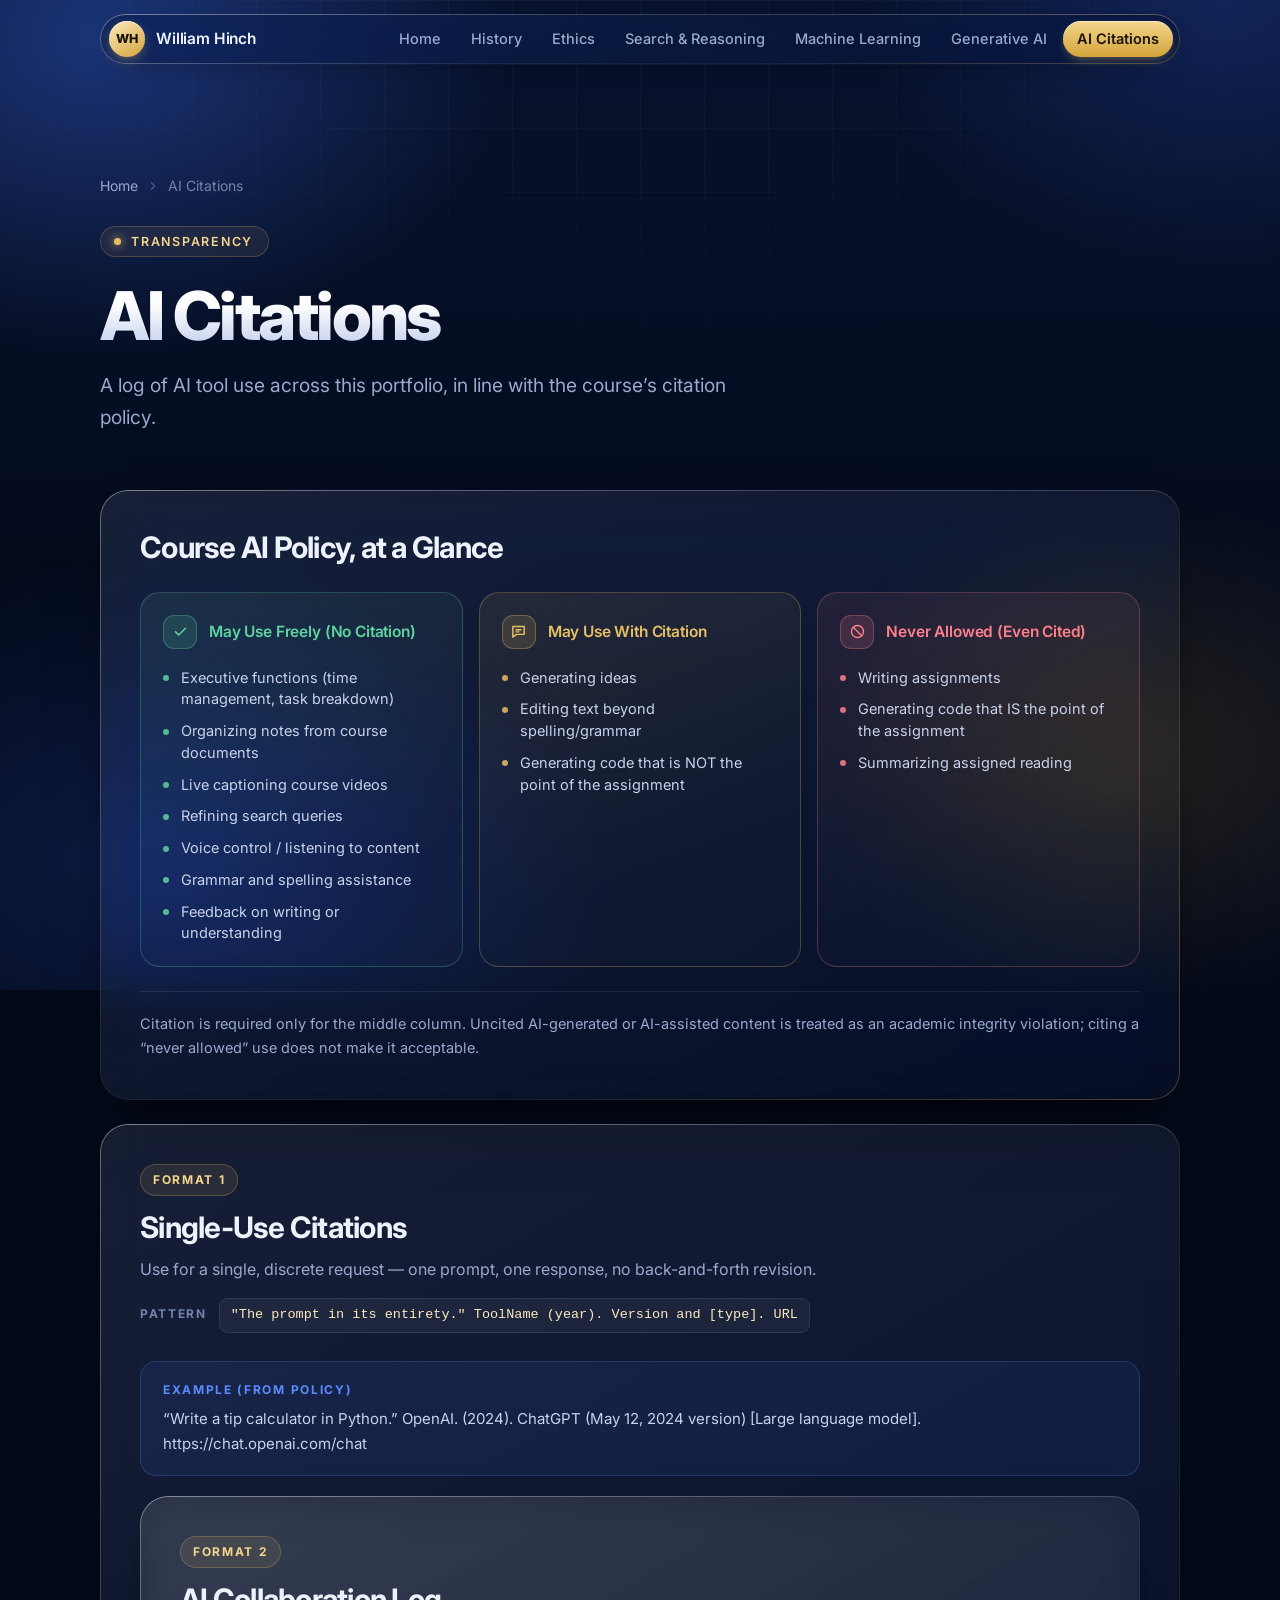
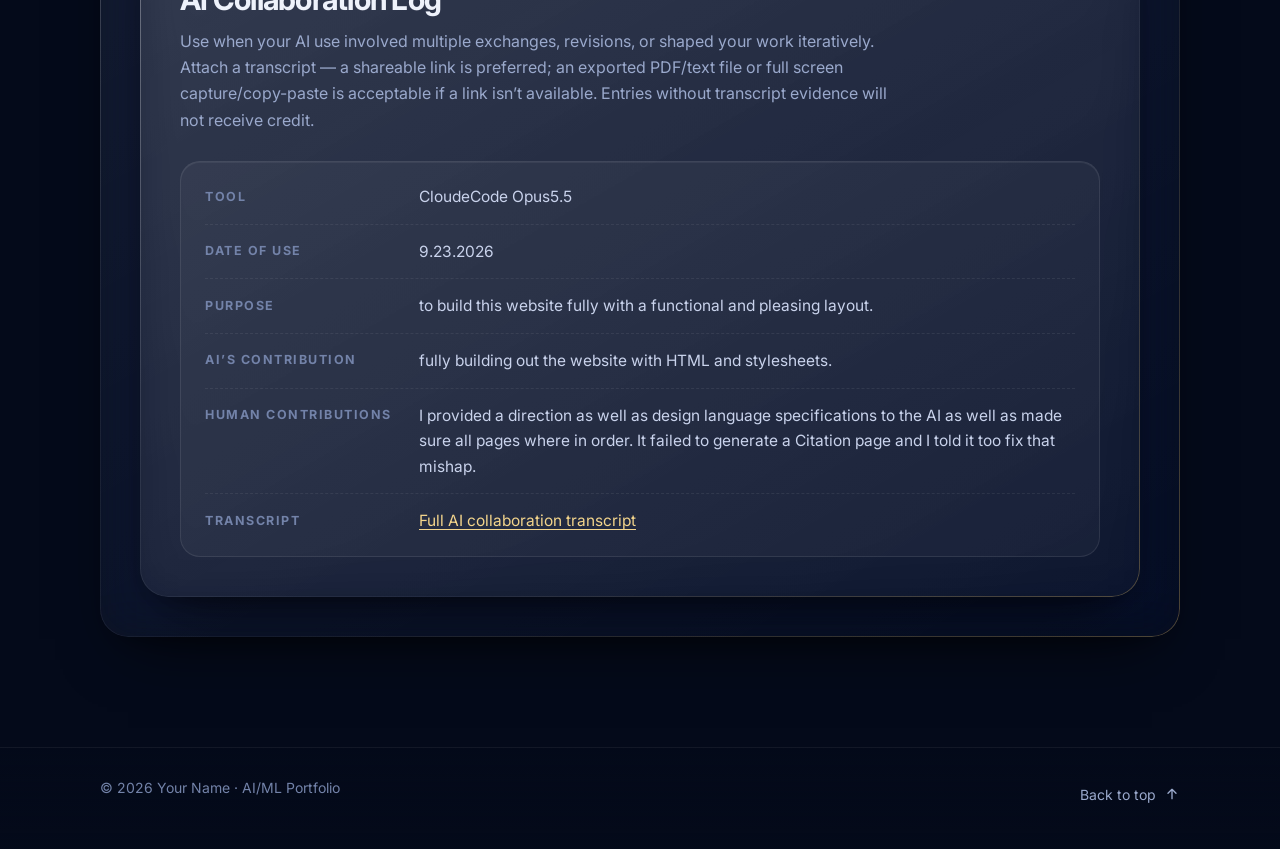
==== commit 3dd53be9: "Update citations.html" ====
--- a/citations.html
+++ b/citations.html
@@ -20,8 +20,8 @@
     <div class="container">
       <nav class="nav glass" aria-label="Main">
         <a class="brand" href="index.html">
-          <span class="brand-mark" aria-hidden="true">YN</span>
-          <span class="brand-name">Your Name</span>
+          <span class="brand-mark" aria-hidden="true">WH</span>
+          <span class="brand-name">William Hinch</span>
         </a>
         <button class="menu-btn" type="button" popovertarget="site-menu" aria-label="Menu">
           <svg class="i-menu" viewBox="0 0 24 24" fill="none" stroke="currentColor" stroke-width="2" stroke-linecap="round" aria-hidden="true"><path d="M4 7h16M4 12h16M4 17h16"/></svg>
@@ -100,14 +100,7 @@
           academic integrity violation; citing a &ldquo;never allowed&rdquo; use does not make it acceptable.
         </p>
       </section>
-
-      <!-- ===== Your statement ===== -->
-      <section class="about glass reveal reveal-on-scroll" aria-labelledby="statement-title">
-        <h2 class="about-label" id="statement-title">My AI Use Statement</h2>
-        <!-- ✏️ Replace with your statement — one <p>…</p> per paragraph -->
-        <p>[Replace this paragraph with a short statement of how and why you used AI tools while building this portfolio and completing coursework.]</p>
-      </section>
-
+      
       <!-- ===== Format 1: single-use citations ===== -->
       <section class="panel glass reveal reveal-on-scroll" aria-labelledby="single-title">
         <div class="panel-head">
@@ -126,7 +119,7 @@
         </figure>
 
         <!-- ✏️ ADD A CITATION: copy this whole <article>…</article> block and paste it right below -->
-        <article class="entry">
+      <!--  <article class="entry">
           <dl class="entry-fields">
             <div>
               <dt>Citation</dt>
@@ -139,7 +132,8 @@
           </dl>
         </article>
       </section>
-
+      -->
+        
       <!-- ===== Format 2: collaboration log ===== -->
       <section class="panel glass reveal reveal-on-scroll" aria-labelledby="log-title">
         <div class="panel-head">
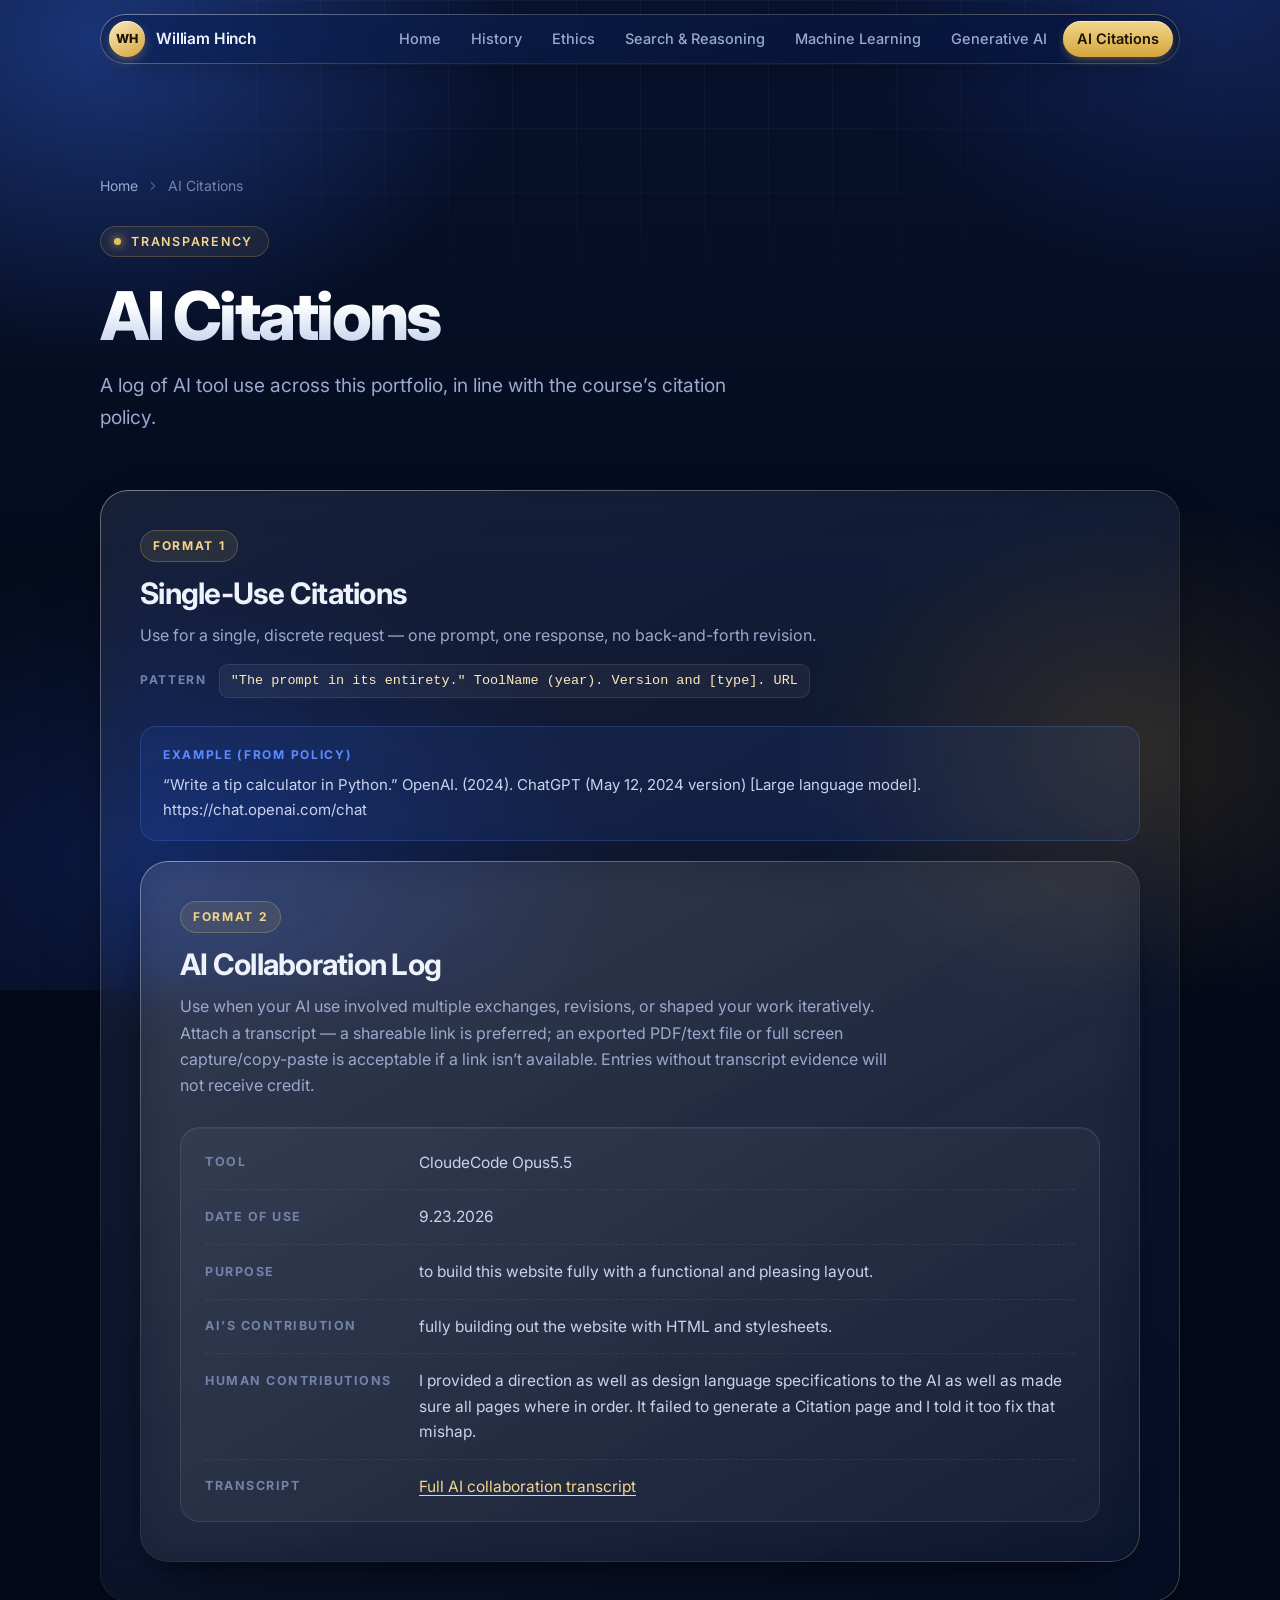
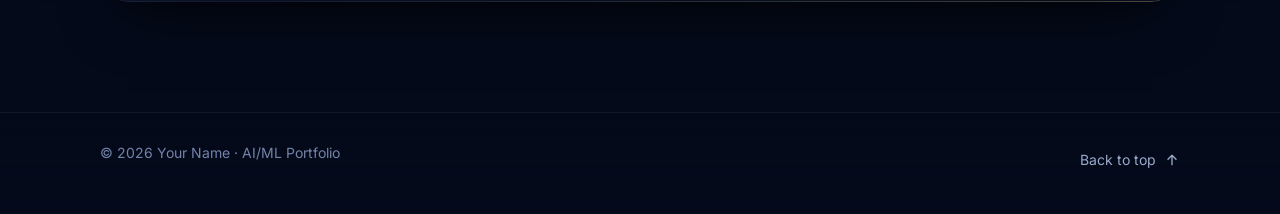
==== commit 226b4014: "Update citations.html" ====
--- a/citations.html
+++ b/citations.html
@@ -3,7 +3,7 @@
 <head>
   <meta charset="UTF-8">
   <meta name="viewport" content="width=device-width, initial-scale=1">
-  <title>AI Citations — Your Name · AI/ML Portfolio</title>
+  <title>AI Citations — William Hinch · AI/ML Portfolio</title>
   <meta name="description" content="A log of AI tool use across this portfolio, in line with the course's citation policy.">
   <meta name="theme-color" content="#040a1a">
   <link rel="icon" href="data:image/svg+xml,%3Csvg xmlns='http://www.w3.org/2000/svg' viewBox='0 0 64 64'%3E%3Cdefs%3E%3ClinearGradient id='g' x1='0' y1='0' x2='1' y2='1'%3E%3Cstop offset='0' stop-color='%23fbe9bd'/%3E%3Cstop offset='1' stop-color='%23d4a53c'/%3E%3C/linearGradient%3E%3C/defs%3E%3Crect width='64' height='64' rx='18' fill='%230c1d45'/%3E%3Ccircle cx='32' cy='32' r='13' fill='url(%23g)'/%3E%3C/svg%3E">
@@ -55,51 +55,6 @@
     </section>
 
     <div class="container panel-stack">
-
-      <!-- ===== Course policy ===== -->
-      <section class="panel glass reveal" style="--d: 4" aria-labelledby="policy-title">
-        <div class="panel-head">
-          <h2 class="panel-title" id="policy-title">Course AI Policy, at a Glance</h2>
-        </div>
-
-        <div class="policy-grid">
-          <div class="tier tier-ok">
-            <h3 class="tier-title"><span class="tier-icon"><svg viewBox="0 0 24 24" fill="none" stroke="currentColor" stroke-width="2.2" stroke-linecap="round" stroke-linejoin="round" aria-hidden="true"><path d="M5 12.5l4.5 4.5L19 7.5"/></svg></span>May Use Freely (No Citation)</h3>
-            <ul>
-              <li>Executive functions (time management, task breakdown)</li>
-              <li>Organizing notes from course documents</li>
-              <li>Live captioning course videos</li>
-              <li>Refining search queries</li>
-              <li>Voice control / listening to content</li>
-              <li>Grammar and spelling assistance</li>
-              <li>Feedback on writing or understanding</li>
-            </ul>
-          </div>
-
-          <div class="tier tier-cite">
-            <h3 class="tier-title"><span class="tier-icon"><svg viewBox="0 0 24 24" fill="none" stroke="currentColor" stroke-width="2" stroke-linecap="round" stroke-linejoin="round" aria-hidden="true"><path d="M4 5h16v11H9l-5 4z"/><path d="M8.5 9.5h7M8.5 12.5h4"/></svg></span>May Use With Citation</h3>
-            <ul>
-              <li>Generating ideas</li>
-              <li>Editing text beyond spelling/grammar</li>
-              <li>Generating code that is NOT the point of the assignment</li>
-            </ul>
-          </div>
-
-          <div class="tier tier-no">
-            <h3 class="tier-title"><span class="tier-icon"><svg viewBox="0 0 24 24" fill="none" stroke="currentColor" stroke-width="2" stroke-linecap="round" aria-hidden="true"><circle cx="12" cy="12" r="8.5"/><path d="M6 6l12 12"/></svg></span>Never Allowed (Even Cited)</h3>
-            <ul>
-              <li>Writing assignments</li>
-              <li>Generating code that IS the point of the assignment</li>
-              <li>Summarizing assigned reading</li>
-            </ul>
-          </div>
-        </div>
-
-        <p class="policy-note">
-          Citation is required only for the middle column. Uncited AI-generated or AI-assisted content is treated as an
-          academic integrity violation; citing a &ldquo;never allowed&rdquo; use does not make it acceptable.
-        </p>
-      </section>
       
       <!-- ===== Format 1: single-use citations ===== -->
       <section class="panel glass reveal reveal-on-scroll" aria-labelledby="single-title">
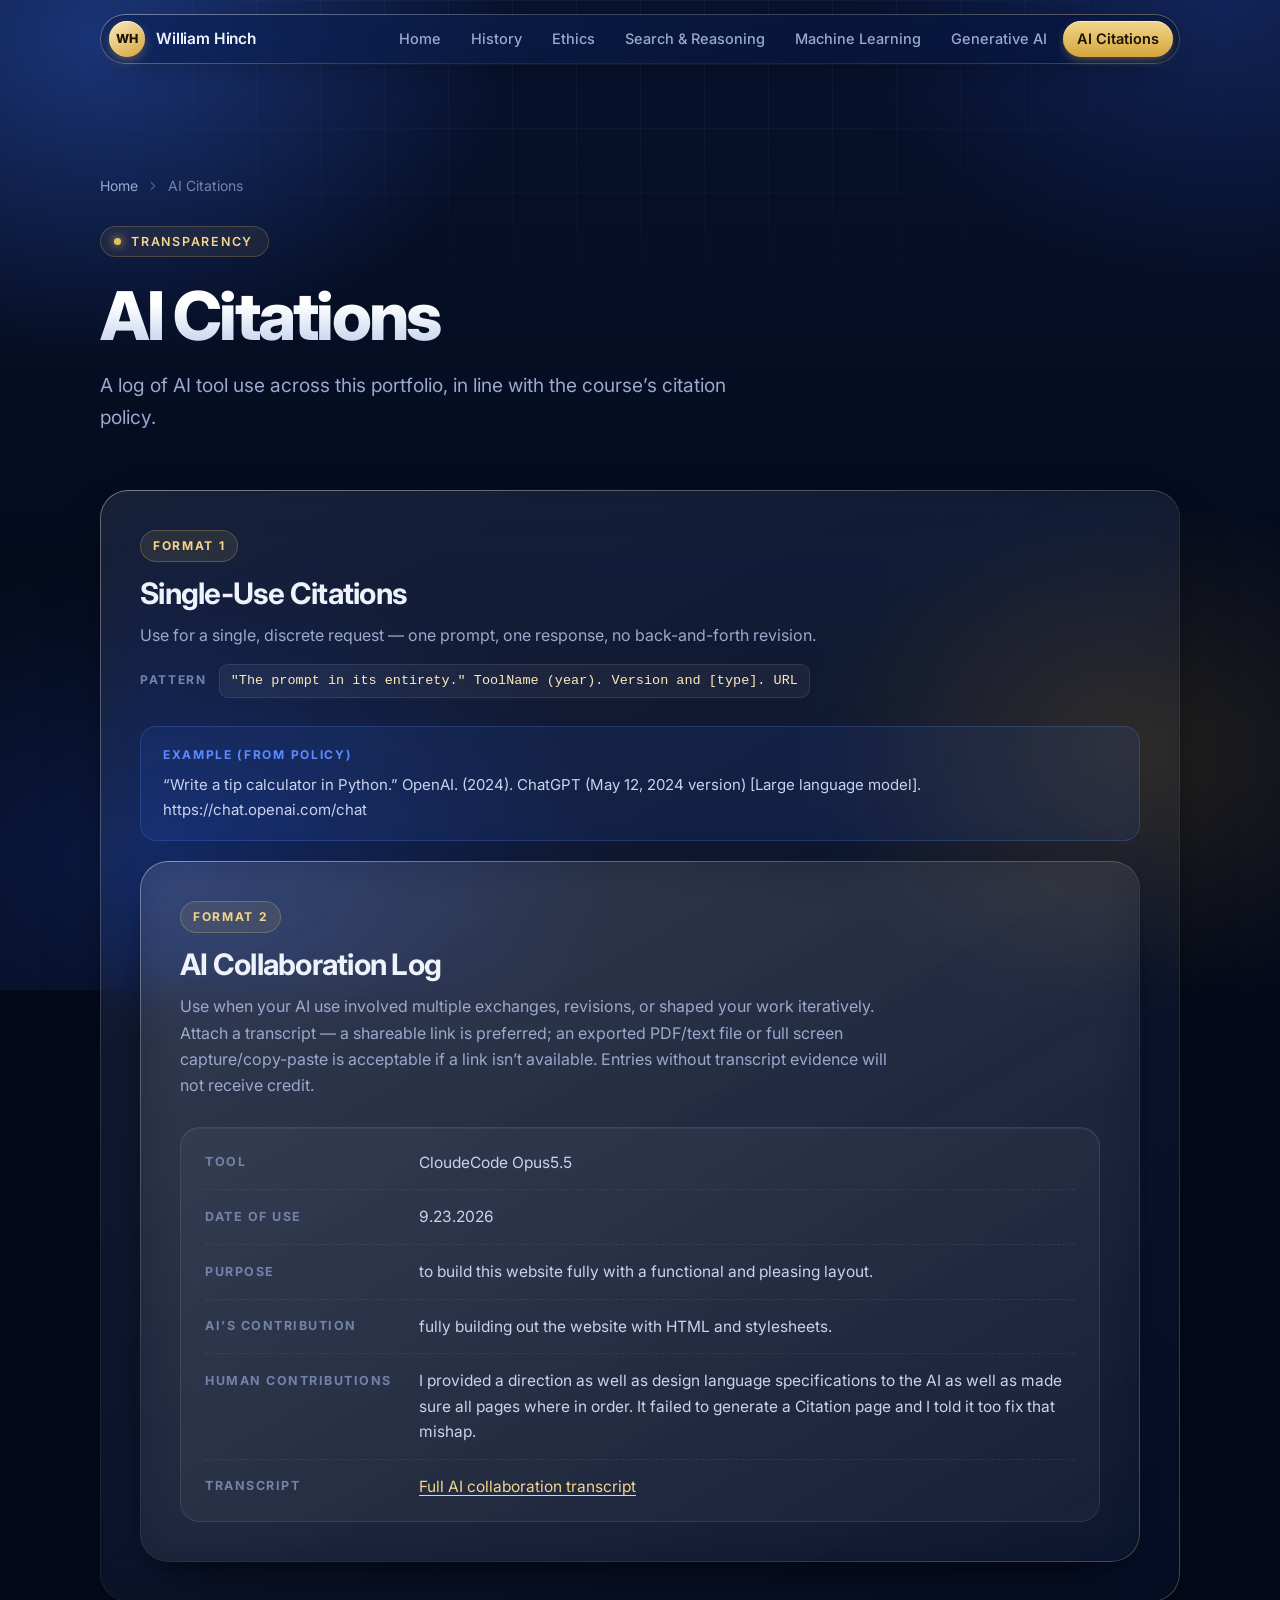
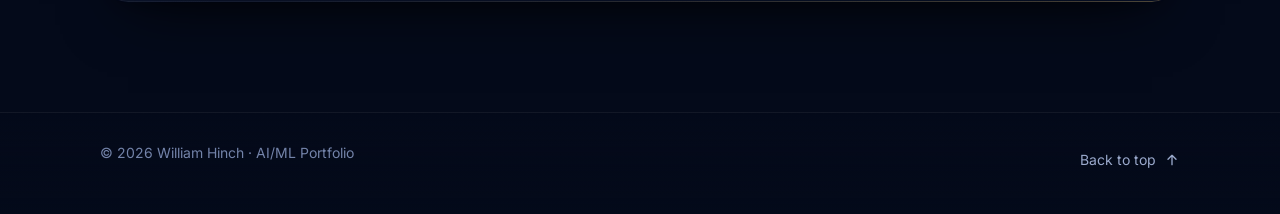
==== commit 17268dda: "Update citations.html" ====
--- a/citations.html
+++ b/citations.html
@@ -139,7 +139,7 @@
 
   <footer class="site-footer">
     <div class="container footer-inner">
-      <p>&copy; 2026 Your Name &middot; AI/ML Portfolio</p>
+      <p>&copy; 2026 William Hinch &middot; AI/ML Portfolio</p>
       <a class="to-top" href="#top">Back to top <svg viewBox="0 0 24 24" fill="none" stroke="currentColor" stroke-width="2" stroke-linecap="round" stroke-linejoin="round" aria-hidden="true"><path d="M12 19V5M6 11l6-6 6 6"/></svg></a>
     </div>
   </footer>
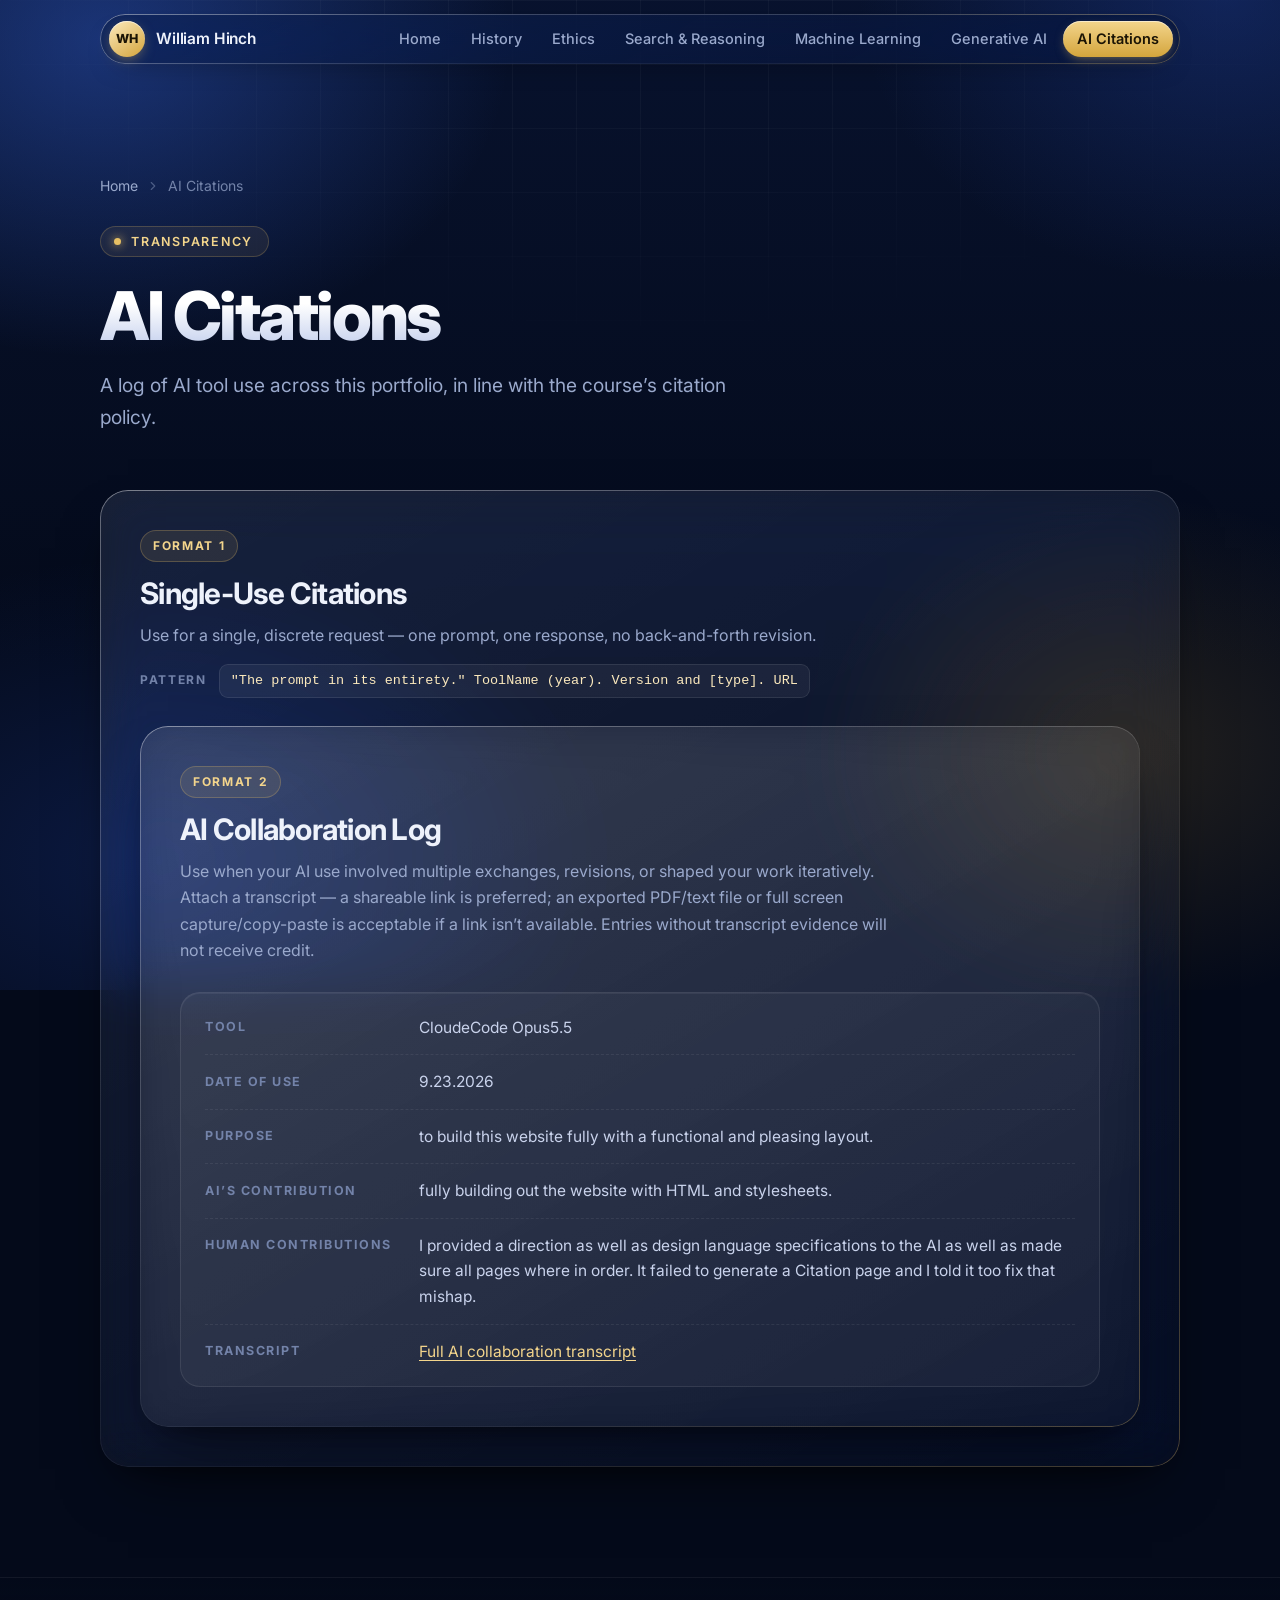
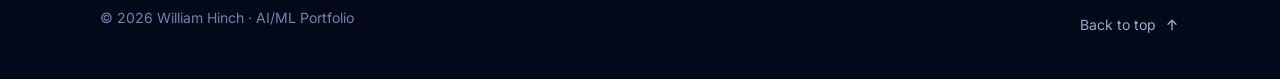
==== commit bc44e824: "Update citations.html" ====
--- a/citations.html
+++ b/citations.html
@@ -67,11 +67,6 @@
             <code>"The prompt in its entirety." ToolName (year). Version and [type]. URL</code>
           </p>
         </div>
-
-        <figure class="example">
-          <figcaption>Example (from policy)</figcaption>
-          <p>&ldquo;Write a tip calculator in Python.&rdquo; OpenAI. (2024). ChatGPT (May 12, 2024 version) [Large language model]. https://chat.openai.com/chat</p>
-        </figure>
 
         <!-- ✏️ ADD A CITATION: copy this whole <article>…</article> block and paste it right below -->
       <!--  <article class="entry">
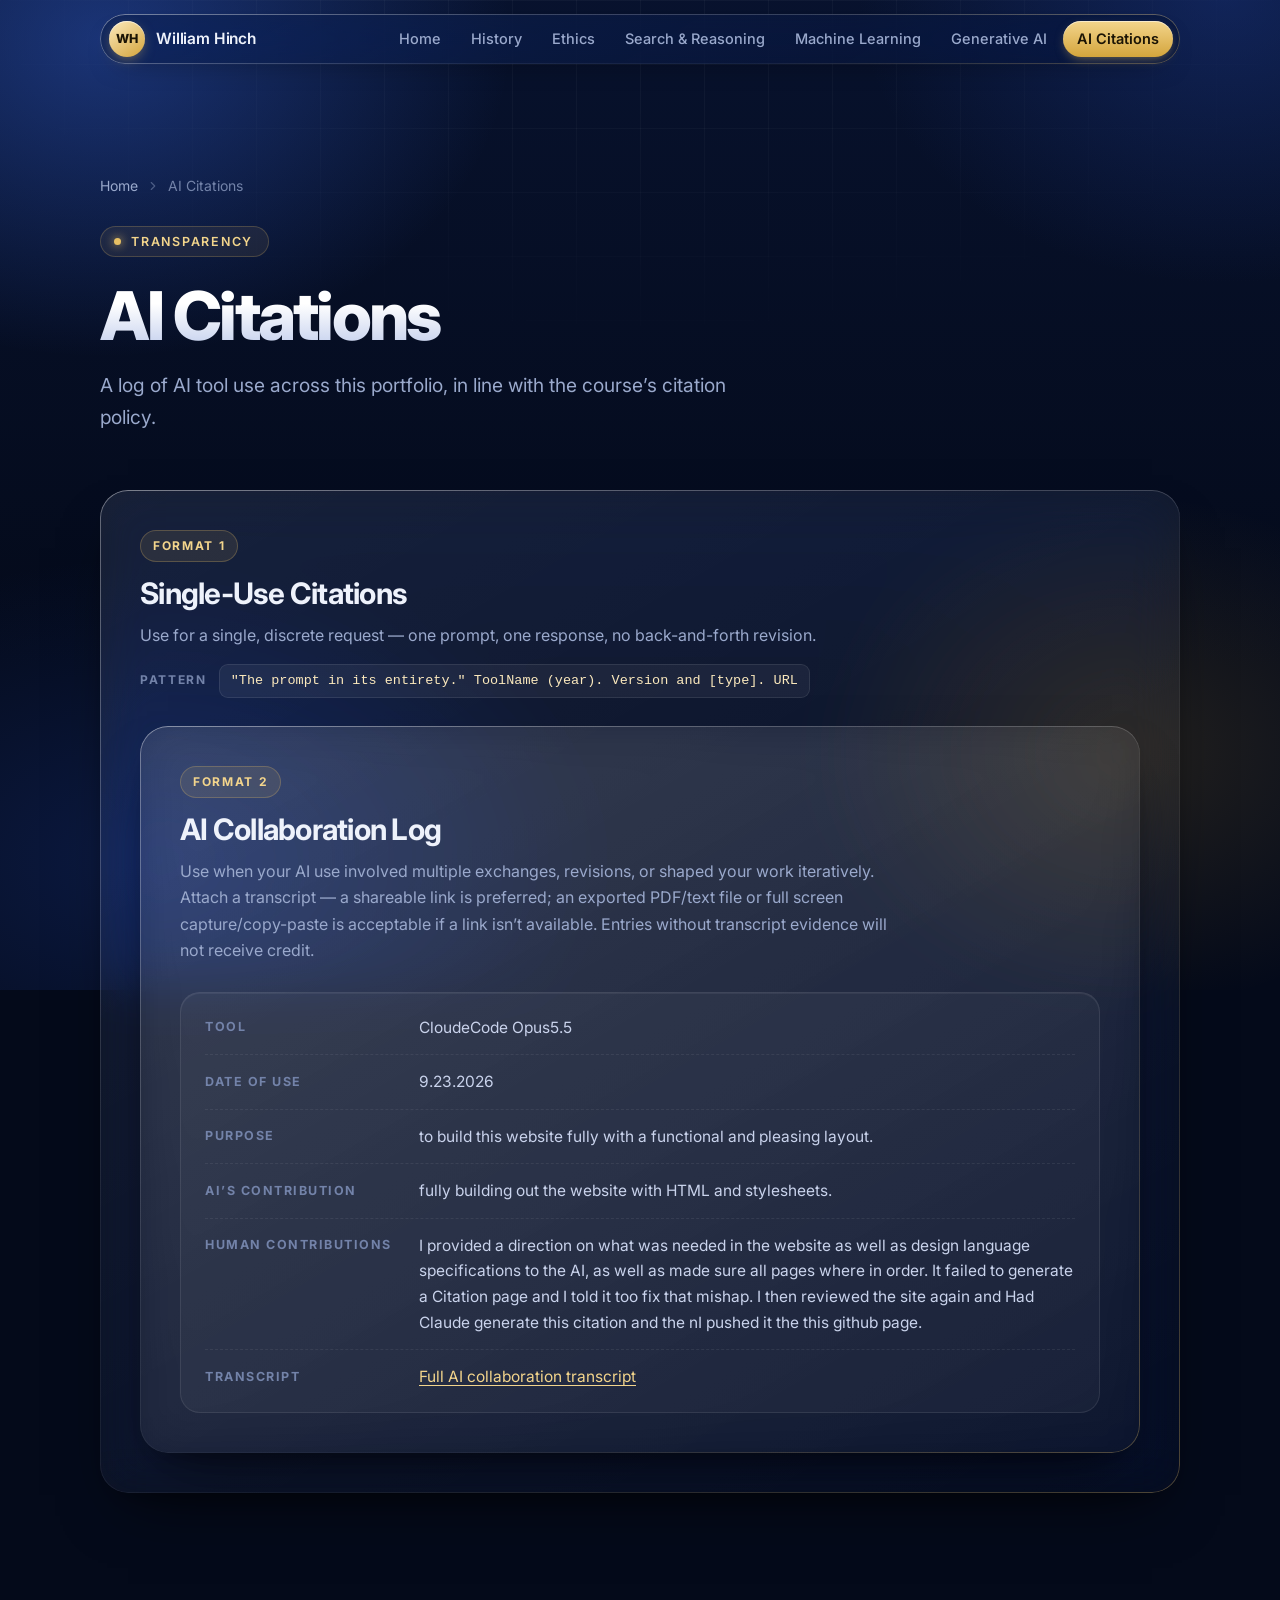
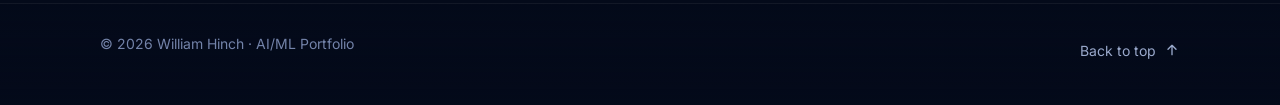
==== commit bddc4c5d: "Update citations.html fixes in wording an dcontetn" ====
--- a/citations.html
+++ b/citations.html
@@ -118,7 +118,7 @@
             </div>
             <div>
               <dt>Human contributions</dt>
-              <dd>I provided a direction as well as design language specifications to the AI as well as made sure all pages where in order. It failed to generate a Citation page and I told it too fix that mishap.</dd>
+              <dd>I provided a direction on what was needed in the website as well as design language specifications to the AI, as well as made sure all pages where in order. It failed to generate a Citation page and I told it too fix that mishap. I then reviewed the site again and Had Claude generate this citation and the nI pushed it the this github page.</dd>
             </div>
             <div>
               <dt>Transcript</dt>
